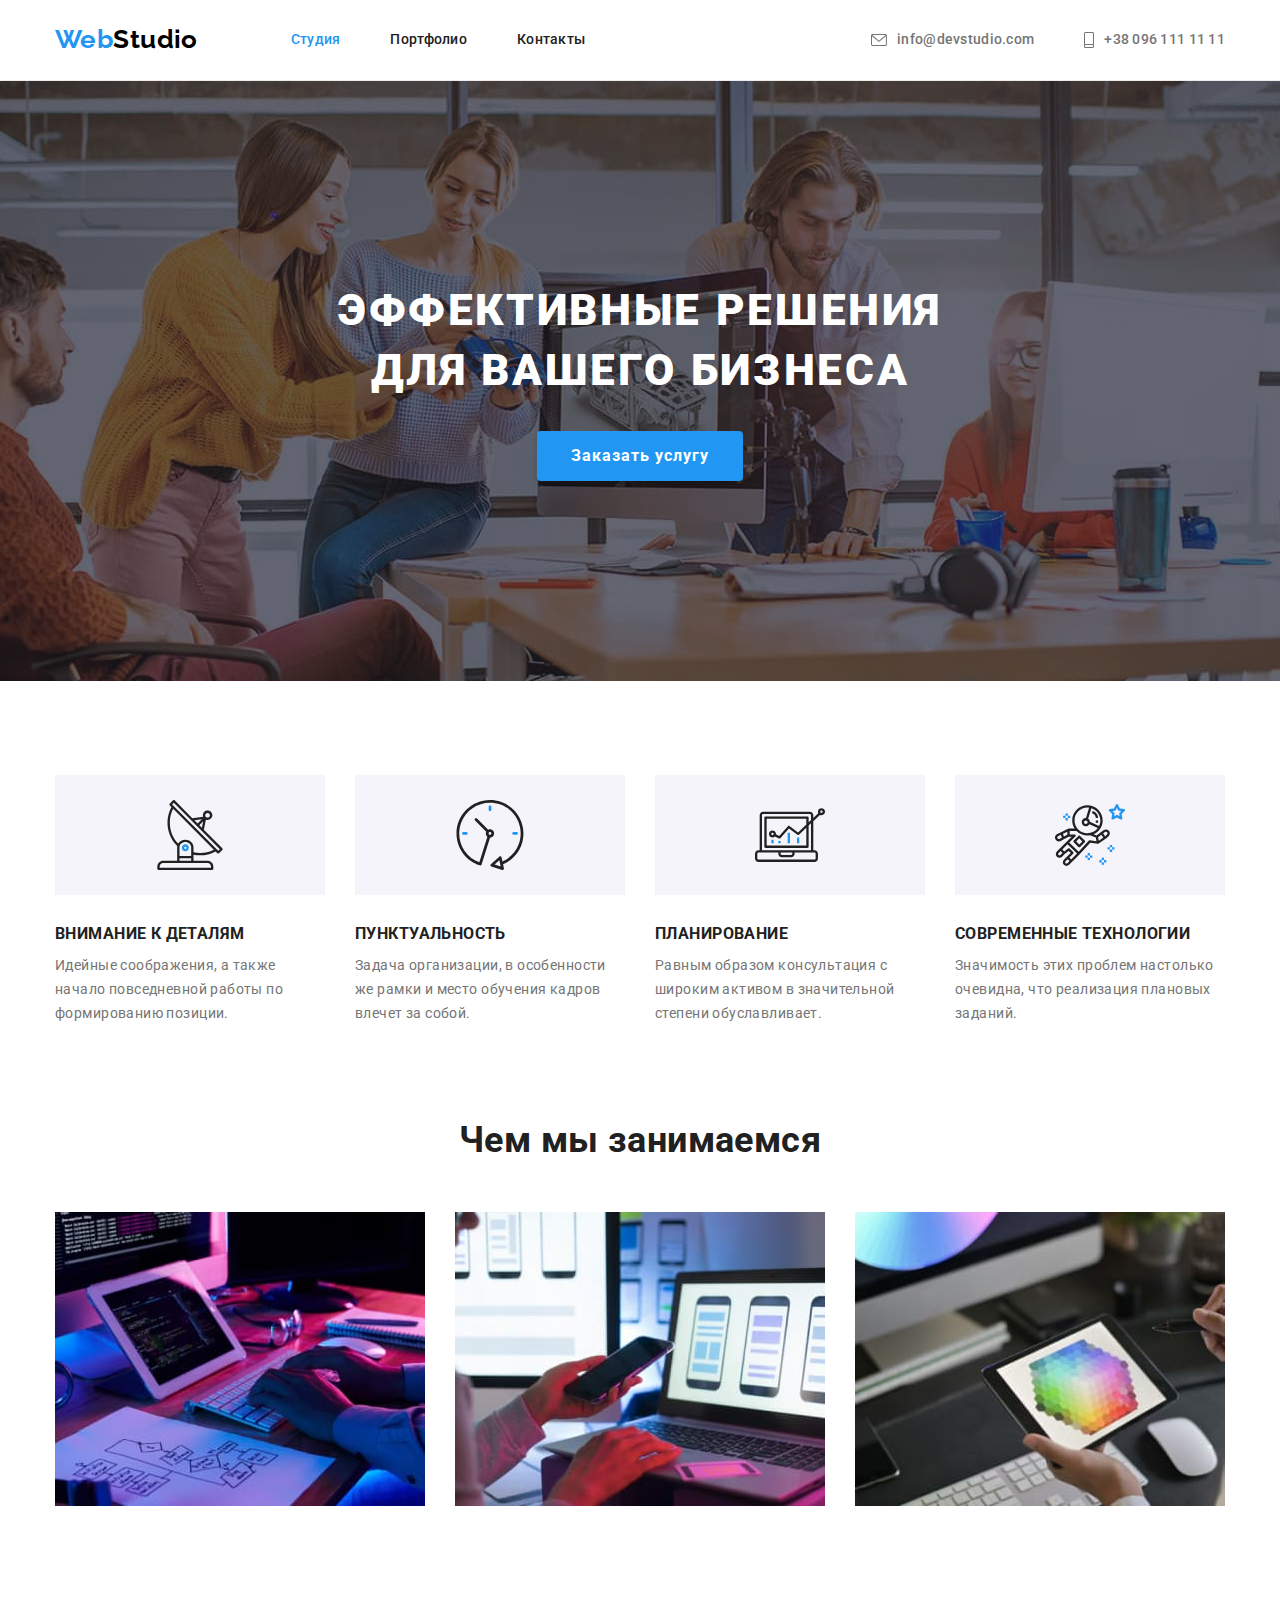
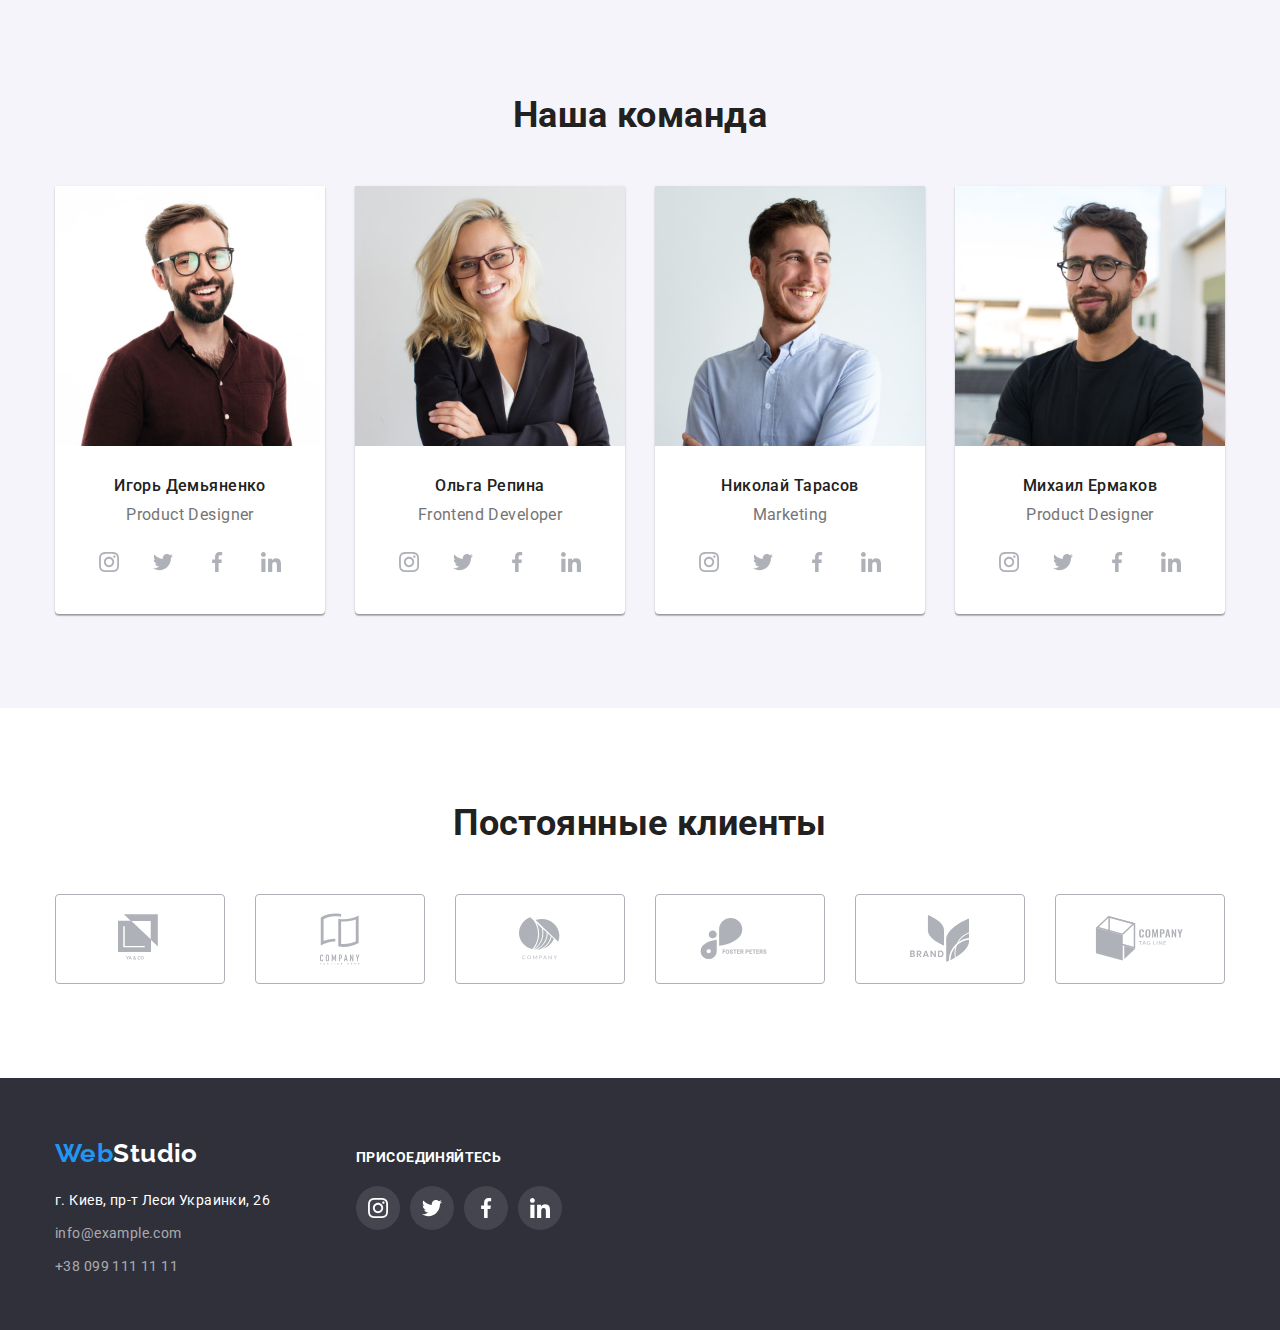
==== index.html @ 7a9667b2 "Файлы домашнего задания 4" ====
<!DOCTYPE html>
<html lang="ru">

<head>
  <meta charset="UTF-8">
  <meta name="viewport" content="width=device-width, initial-scale=1.0">
  <title>WebStudio</title>
  <link rel="icon" href="./images/webstudio-favicon-192x192.png" sizes="192x192">
  <link rel="preconnect" href="https://fonts.gstatic.com">
  <link href="https://fonts.googleapis.com/css2?family=Raleway:wght@700&family=Roboto:wght@400;500;700;900&display=swap" rel="stylesheet"> 
  <link rel="stylesheet"
    href="https://cdnjs.cloudflare.com/ajax/libs/modern-normalize/1.0.0/modern-normalize.min.css"
  />
  <link rel="stylesheet" href="./css/styles.css">
</head>

<body>

  <!-- Заголовок страницы с меню навигации -->
  <header>
    <div class="container main-nav">
      <nav class="site-nav">
        <a class="logo" href="./index.html">
          <span class="web-on-light">Web</span><span class="studio-on-light">Studio</span>
        </a>

        <ul class="site-links list">
          <li class="item"><a class="link current" href="./index.html">Студия</a></li>
          <li class="item"><a class="link" href="./portfolio.html">Портфолио</a></li>
          <li class="item"><a class="link" href="">Контакты</a></li>
        </ul>
      </nav>

      <ul class="contacts-top list">
        <li class="item">
          <a class="link" href="mailto:info@devstudio.com">
            <svg width="16" height="12">
              <use href="./images/sprite.svg#icon-envelope"></use>
            </svg>
            info@devstudio.com
          </a>
        </li>
        <li class="item">
          <a class="link" href="tel:+380961111111">
            <svg width="10" height="16">
              <use href="./images/sprite.svg#icon-phone"></use>
            </svg>
            +38 096 111 11 11
          </a>
        </li>
      </ul>
    </div>
  </header>

  <!-- Основное тело страницы -->
  <main>

    <!-- Заставка -->
    <section class="hero">
      <h1 class="hero-title">Эффективные решения <br/>для вашего бизнеса</h1>
      <a class="hero-button" href="">Заказать услугу</a>
    </section>

    <!-- Особенности и преимущества -->
    <section class="section no-padding-bottom">
      <div class="container">
        <h2 class="section-title visually-hidden">Особенности</h2>
        <ul class="features list">
          <li>
            <div>
              <svg width="70" height="70">
                <use href="./images/sprite.svg#icon-antenna"></use>
              </svg>
            </div>
            <h3>Внимание к деталям</h3>
            <p>Идейные соображения, а также начало повседневной работы по формированию позиции.</p>
          </li>
          <li>
            <div>
              <svg width="70" height="70">
                <use href="./images/sprite.svg#icon-clock"></use>
              </svg>
            </div>
            <h3>Пунктуальность</h3>
            <p>Задача организации, в особенности же рамки и место обучения кадров влечет за собой.</p>
          </li>
          <li>
            <div>
              <svg width="70" height="70">
                <use href="./images/sprite.svg#icon-diagram"></use>
              </svg>
            </div>
            <h3>Планирование</h3>
            <p>Равным образом консультация с широким активом в значительной степени обуславливает.</p>
          </li>
          <li>
            <div>
              <svg width="70" height="70">
                <use href="./images/sprite.svg#icon-astronaut"></use>
              </svg>
            </div>
            <h3>Современные технологии</h3>
            <p>Значимость этих проблем настолько очевидна, что реализация плановых заданий.</p>
          </li>
        </ul>
      </div>
    </section>

    <!-- Чем мы занимаемся -->
    <section class="our-works section">
      <div class="container">
        <h2 class="section-title">Чем мы занимаемся</h2>
        <ul class="list">
          <li><img src="./images/box-1.jpg" alt="Веб разработка" width="370"></li>
          <li><img src="./images/box-2.jpg" alt="Дизайн интерфейса" width="370"></li>
          <li><img src="./images/box-3.jpg" alt="Подбор цвета" width="370"></li>
        </ul>
      </div>
    </section>

    <!-- Наша команда -->
    <section class="team section">
      <div class="container">
        <h2 class="section-title">Наша команда</h2>
        <ul class="teammates list">
          <li>
            <img src="./images/igor_d.jpg" alt="Игорь Демьяненко" width="270">
            <h3>Игорь Демьяненко</h3>
            <p>Product Designer</p>
            <div class="socials">
              <ul class="list">
                <li>
                  <a href="">
                    <svg width="20" height="20">
                      <use href="./images/sprite.svg#icon-instagram"></use>
                    </svg>
                  </a>
                </li>
                <li>
                  <a href="">
                    <svg width="20" height="20">
                      <use href="./images/sprite.svg#icon-twitter"></use>
                    </svg>
                  </a>
                </li>
                <li>
                  <a href="">
                    <svg width="20" height="20">
                      <use href="./images/sprite.svg#icon-facebook"></use>
                    </svg>
                  </a>
                </li>
                <li>
                  <a href="">
                    <svg width="20" height="20">
                      <use href="./images/sprite.svg#icon-linkedin"></use>
                    </svg>
                  </a>
                </li>
              </ul>
            </div>
          </li>
          <li>
            <img src="./images/olga_r.jpg" alt="Ольга Репина" width="270">
            <h3>Ольга Репина</h3>
            <p>Frontend Developer</p>
            <div class="socials">
              <ul class="list">
                <li>
                  <a href="">
                    <svg width="20" height="20">
                      <use href="./images/sprite.svg#icon-instagram"></use>
                    </svg>
                  </a>
                </li>
                <li>
                  <a href="">
                    <svg width="20" height="20">
                      <use href="./images/sprite.svg#icon-twitter"></use>
                    </svg>
                  </a>
                </li>
                <li>
                  <a href="">
                    <svg width="20" height="20">
                      <use href="./images/sprite.svg#icon-facebook"></use>
                    </svg>
                  </a>
                </li>
                <li>
                  <a href="">
                    <svg width="20" height="20">
                      <use href="./images/sprite.svg#icon-linkedin"></use>
                    </svg>
                  </a>
                </li>
              </ul>
            </div>
          </li>
          <li>
            <img src="./images/nikolay_t.jpg" alt="Николай Тарасов" width="270">
            <h3>Николай Тарасов</h3>
            <p>Marketing</p>
            <div class="socials">
              <ul class="list">
                <li>
                  <a href="">
                    <svg width="20" height="20">
                      <use href="./images/sprite.svg#icon-instagram"></use>
                    </svg>
                  </a>
                </li>
                <li>
                  <a href="">
                    <svg width="20" height="20">
                      <use href="./images/sprite.svg#icon-twitter"></use>
                    </svg>
                  </a>
                </li>
                <li>
                  <a href="">
                    <svg width="20" height="20">
                      <use href="./images/sprite.svg#icon-facebook"></use>
                    </svg>
                  </a>
                </li>
                <li>
                  <a href="">
                    <svg width="20" height="20">
                      <use href="./images/sprite.svg#icon-linkedin"></use>
                    </svg>
                  </a>
                </li>
              </ul>
            </div>
          </li>
          <li>
            <img src="./images/mihail_e.jpg" alt="Михаил Ермаков" width="270">
            <h3>Михаил Ермаков</h3>
            <p>Product Designer</p>
            <div class="socials">
              <ul class="list">
                <li>
                  <a href="">
                    <svg width="20" height="20">
                      <use href="./images/sprite.svg#icon-instagram"></use>
                    </svg>
                  </a>
                </li>
                <li>
                  <a href="">
                    <svg width="20" height="20">
                      <use href="./images/sprite.svg#icon-twitter"></use>
                    </svg>
                  </a>
                </li>
                <li>
                  <a href="">
                    <svg width="20" height="20">
                      <use href="./images/sprite.svg#icon-facebook"></use>
                    </svg>
                  </a>
                </li>
                <li>
                  <a href="">
                    <svg width="20" height="20">
                      <use href="./images/sprite.svg#icon-linkedin"></use>
                    </svg>
                  </a>
                </li>
              </ul>
            </div>
          </li>
        </ul>
      </div>
    </section>

    <!-- Постоянные клиенты -->
    <section class="clients section">
      <div class="container">
        <h2 class="section-title">Постоянные клиенты</h2>
        <ul class="list">
          <li>
            <a href="#">
              <svg width="44" height="49">
                <use href="./images/sprite.svg#icon-logo_1"></use>
              </svg>
            </a>
          </li>
          <li>
            <a href="#">
              <svg width="40" height="52">
                <use href="./images/sprite.svg#icon-logo_2"></use>
              </svg>
            </a>
          </li>
          <li>
            <a href="#">
              <svg width="41" height="43">
                <use href="./images/sprite.svg#icon-logo_3"></use>
              </svg>
            </a>
          </li>
          <li>
            <a href="#">
              <svg width="80" height="42">
                <use href="./images/sprite.svg#icon-logo_4"></use>
              </svg>
            </a>
          </li>
          <li>
            <a href="#">
              <svg width="59" height="47">
                <use href="./images/sprite.svg#icon-logo_5"></use>
              </svg>
            </a>
          </li>
          <li>
            <a href="#">
              <svg width="89" height="45">
                <use href="./images/sprite.svg#icon-logo_6"></use>
              </svg>
            </a>
          </li>
        </ul>
      </div>
    </section>

  </main>

  <!-- Подвал -->
  <footer class="footer">
    <div class="container">
      <div class="info">
        <a class="logo" href="./index.html">
          <span class="web-on-dark">Web</span><span class="studio-on-dark">Studio</span>
        </a>
        <address>г. Киев, пр-т Леси Украинки, 26</address>
        <ul class="contacts-bottom list">
          <li><a href="mailto:info@example.com">info@example.com</a></li>
          <li><a href="tel:+380991111111">+38 099 111 11 11</a></li>
        </ul>
      </div>
      <div class="socials">
        <p>Присоединяйтесь</p>
        <ul class="list">
          <li>
            <a href="">
              <svg width="20" height="20">
                <use href="./images/sprite.svg#icon-instagram"></use>
              </svg>
            </a>
          </li>
          <li>
            <a href="">
              <svg width="20" height="20">
                <use href="./images/sprite.svg#icon-twitter"></use>
              </svg>
            </a>
          </li>
          <li>
            <a href="">
              <svg width="20" height="20">
                <use href="./images/sprite.svg#icon-facebook"></use>
              </svg>
            </a>
          </li>
          <li>
            <a href="">
              <svg width="20" height="20">
                <use href="./images/sprite.svg#icon-linkedin"></use>
              </svg>
            </a>
          </li>
        </ul>
      </div>
    </div>
  </footer>

</body>

</html>
---- css/styles.css ----
/* Объявление цветов через CSS переменные */
:root {
  --primary-text-color: #212121;
  --secondary-text-color: #757575;
  --bottom-contacts-text-color: rgba(255, 255, 255, 0.6);
  --accent-color: #2196F3;
  --accent-color-trasparent: #2196F399;
  --hero-background-color: #C4C4C4;
  --hero-overlay-color: rgba(47, 48, 58, 0.4);
  --portfolio-stroke-color: #EEEEEE;
  --clients-and-socials-color: #AFB1B8;
  --main-light-color: #FFFFFF;
  --main-light-color-transparent: rgba(255, 255, 255, 0.1);
  --main-light-gray-color: #F5F4FA;
  --main-dark-gray-color: #2F303A;
  --main-black-color: #000000;
  --main-nav-stroke-color: #ECECEC;
}

/* Общая стилизация */
body {
  color: var(--primary-text-color);
  background-color: var(--main-light-color);
  font-family: 'Roboto', sans-serif;
  font-weight: 400;
  font-size: 14px;
  line-height: 1.71;
  letter-spacing: 0.03em;
  /* fill: var(--secondary-text-color); */
}

a {
  text-decoration: none;
}

img, svg, a {
  display: block;
}

h1, h2, h3, p {
  padding: 0px;
  margin: 0px;
}

.container {
  width: 1200px;

  margin-left: auto;
  margin-right: auto;
  padding-left: 15px;
  padding-right: 15px;

  /* Фон для тестирования размеров контейнера */
  /* background-color: wheat; */
}

.section {
  padding-top: 94px;
  padding-bottom: 94px;
}

.section.no-padding-bottom {
  padding-bottom: 0px;
}

/* Прячем заголовки */
.visually-hidden {
  position: absolute;
  width: 1px;
  height: 1px;
  margin: -1px;
  border: 0;
  padding: 0;
  clip: rect(0 0 0 0);
  overflow: hidden;
}

/* Логотип */
.logo {
  display: block;
  font-family: 'Raleway', sans-serif;
  font-weight: 700;
  font-size: 26px;
  line-height: 1.19;
}

/* Логотип на светлом фоне */
.logo .web-on-light {
  color: var(--accent-color);
}
.logo:hover .web-on-light,
.logo:focus .web-on-light {
  color: var(--main-black-color);
}
.logo .studio-on-light {
  color: var(--main-black-color);
}
.logo:hover .studio-on-light,
.logo:focus .studio-on-light {
  color: var(--accent-color);
}


/* Логотип на тёмном фоне */
.logo .web-on-dark {
  color: var(--accent-color);
}
.logo:hover .web-on-dark,
.logo:focus .web-on-dark {
  color: var(--main-light-color);
}
.logo .studio-on-dark {
  color: var(--main-light-color);
}
.logo:hover .studio-on-dark,
.logo:focus .studio-on-dark {
  color: var(--accent-color);
}

/* Список без буллетов */
.list {
  padding: 0px;
  margin: 0px;
  list-style: none;
}

/* Заголовок страницы с меню навигации */
header {
  border-bottom: 1px solid var(--main-nav-stroke-color);
}

.main-nav {
  display: flex;
  justify-content: space-around;
  align-items: center;
}

.site-nav {
  display: flex;
  margin-right: auto;
}

.site-nav .logo {
  margin-right: 93px;
  padding-top: 24px;
  padding-bottom: 25px;
}

.site-links {
  display: flex;
}

.site-links .link {
  display: block;

  padding-top: 32px;
  padding-bottom: 32px;

  color: var(--primary-text-color);
  
  font-weight: 500;
  line-height: 1.14;
  letter-spacing: 0.02em;
}

.site-links .item:not(:last-child) {
  margin-right: 50px;
}

.contacts-top svg {
  margin-right: 10px;

  fill: currentColor;
}

.site-links .link:hover,
.site-links .link:focus,
.site-links .link.current,
.contacts-top a:hover,
.contacts-top a:focus {
  color: var(--accent-color);
}

.site-links .link.current:hover,
.site-links .link.current:focus {
	color: var(--primary-text-color);
}

.contacts-top {
  display: flex;
}

.contacts-top .link {
  display: flex;
  align-items: center;

  padding-top: 32px;
  padding-bottom: 32px;

  color: var(--secondary-text-color);

  font-weight: 500;
  line-height: 1.14;
  letter-spacing: 0.02em;
}

.contacts-top .item:not(:last-child) {
  margin-right: 50px;
}

/* Заставка */
.hero {
  max-width: 1600px;
  height: 600px;
  margin-left: auto;
  margin-right: auto;
  padding-top: 200px;

  background-color: var(--hero-background-color);
  background-image: linear-gradient(var(--hero-overlay-color), var(--hero-overlay-color)),
    url("../images/hero_img.jpg");
  background-repeat: no-repeat;
  background-position: center;
  background-size: cover;

  text-align: center;
}

.hero-title {
  color: var(--main-light-color);

  margin-top: 0px;
  margin-bottom: 30px;

  font-weight: 900;
  font-size: 44px;
  line-height: 1.36;
  letter-spacing: 0.06em;
  text-transform: uppercase;
}

.hero-button {
  display: inline-block;

  min-width: 200px;
  border-radius: 4px;
  padding: 10px 34px;

  color: var(--main-light-color);
  background-color: var(--accent-color);
  box-shadow: 0px 4px 4px rgba(0, 0, 0, 0.15);

  text-align: center;
  font-weight: 700;
  font-size: 16px;
  line-height: 1.87;
  text-align: center;
  letter-spacing: 0.06em;
}

.hero-button:hover,
.hero-button:focus {
  color: var(--main-black-color);
  background-color: var(--main-light-gray-color);
}

/* Заголовки секций */
.section-title {
  margin-top: 0px;
  margin-bottom: 50px;

  font-weight: 700;
  font-size: 36px;
  line-height: 1.17;
  text-align: center;
}

/* Особенности и преимущества */
.features p {
  color: var(--secondary-text-color);

  margin-top: 0px;
}

.features.list {
  display: flex;
}

.features.list li {
  width: calc((100% - 90px) / 4);
}

.features.list li:not(:last-child) {
  margin-right: 30px;
}

.features.list h3 {
  margin-top: 0px;
  margin-bottom: 10px;

  font-weight: 700;
  line-height: 1.14;
  text-transform: uppercase;
}

.features.list div {
  display: flex;
  justify-content: center;
  align-items: center;

  height: 120px;
  margin-bottom: 30px;

  background-color: var(--main-light-gray-color);
}

/* Чем мы занимаемся */
.our-works .list {
  display: flex;
}

.our-works .list li:not(:last-child) {
  margin-right: 30px;
}

/* Наша команда */
.team {
  background: var(--main-light-gray-color);
}

.teammates.list {
  display: flex;
}

.teammates.list > li {
  border-radius: 0px 0px 4px 4px;

  background-color: var(--main-light-color);
  box-shadow: 0px 1px 3px rgba(0, 0, 0, 0.12), 
    0px 1px 1px rgba(0, 0, 0, 0.14), 
    0px 2px 1px rgba(0, 0, 0, 0.2);
}

.teammates.list > li:not(:last-child) {
  margin-right: 30px;
}

.teammates.list h3 {
  margin-top: 30px;
  margin-bottom: 10px;

  font-weight: 500;
  font-size: 16px;
  line-height: 1.19;
  text-align: center;
}

.teammates.list p {
  color: var(--secondary-text-color);

  margin-top: 0px;
  margin-bottom: 16px;

  font-size: 16px;
  line-height: 1.19;
  text-align: center;
}

.team .socials {
  display: flex;
  justify-content: center;

  margin-bottom: 30px;
}

.team .socials .list {
  display: flex;
}

.team .socials li:not(:last-child) {
  margin-right: 10px;
}

.team .socials a {
  display: flex;
  justify-content: center;
  align-items: center;

  width: 44px;
  height: 44px;
  border-radius: 50%;

  fill: var(--clients-and-socials-color);
  background-color: var(--main-light-color);
}

.team .socials a:hover, 
.team .socials a:focus {
  fill: var(--main-light-color);
  background-color: var(--accent-color);
}

/* .footer .socials p {
  margin-bottom: 20px;

  color: var(--main-light-color);

  font-weight: 700;
  font-size: 14px;
  line-height: 1.14;
  letter-spacing: 0.03em;
  text-transform: uppercase;
} */

/* Постоянные клиенты */

.clients .list {
  display: flex;
}

.clients .list li:not(:last-child) {
  margin-right: 30px;
}

.clients .list li {
  display: flex;

  width: calc((100% - 150px) / 6);
}

.clients .list a {
  display: flex;
  justify-content: center;
  align-items: center;

  width: 100%;
  height: 90px;

  fill: var(--clients-and-socials-color);
  border: 1px solid var(--clients-and-socials-color);
  border-radius: 4px;
}

.clients .list a:hover,
.clients .list a:focus {
  fill: var(--accent-color);
  border: 1px solid var(--accent-color);
}

/* Подвал */
.footer {
  background-color: var(--main-dark-gray-color);
}

.footer .container {
  display: flex;
  align-items: baseline;
  height: 252px;
}

.footer .info {
  margin-right: 86px;
}

.footer .logo {
  margin-top: 40px;
  padding-top: 20px;
  padding-bottom: 20px;
}

.footer address{
  color: var(--main-light-color);
  font-style: normal;
}

.contacts-bottom li {
  margin-top: 9px;
}

.contacts-bottom a {
  color: var(--bottom-contacts-text-color);
}

.contacts-bottom a:hover,
.contacts-bottom a:focus {
  color: var(--accent-color-trasparent);
}

.footer .socials .list {
  display: flex;
}

.footer .socials li:not(:last-child) {
  margin-right: 10px;
}

.footer .socials a {
  display: flex;
  justify-content: center;
  align-items: center;

  width: 44px;
  height: 44px;
  border-radius: 50%;

  fill: var(--main-light-color);
  background-color: var(--main-light-color-transparent);
}

.footer .socials a:hover, 
.footer .socials a:focus {
  background-color: var(--accent-color);
}

.footer .socials p {
  margin-bottom: 20px;

  color: var(--main-light-color);

  font-weight: 700;
  font-size: 14px;
  line-height: 1.14;
  letter-spacing: 0.03em;
  text-transform: uppercase;
}

/* Портфолио */
.portfolio h1 {
  color: var(--main-black-color);
  font-weight: 900;
  font-size: 44px;
  line-height: 1.36;
  text-align: center;
  letter-spacing: 0.06em;
  text-transform: uppercase;
}

/* Селектор контента */
.content-selector {
  display: flex;
  justify-content: center;
  margin-bottom: 50px;
}

.content-selector li {
  margin-right: 8px;
}

.content-selector li:last-child {
  margin-right: 0px;
}

.content-selector button {
  display: block;
  height: 38px;
  border: 0px;
  border-radius: 4px;
  font-weight: 500;
  font-size: 16px;
  line-height: 1.625;
  text-align: center;
  letter-spacing: 0.03em;

  color: var(--primary-text-color);
  background-color: var(--main-light-gray-color);

  padding: 0px 22px;
}

.content-selector button:hover,
.content-selector button:focus {
  color: var(--main-light-color);
  background-color: var(--accent-color);

  box-shadow: 0px 3px 1px rgba(0, 0, 0, 0.1), 
    0px 1px 2px rgba(0, 0, 0, 0.08), 
    0px 2px 2px rgba(0, 0, 0, 0.12);
}

/* Выполненные проекты */
.projects.list {
  display: flex;
  flex-wrap: wrap;
}

.projects.list .project {
  width: calc((100% - 60px) / 3);
  margin-right: 30px;
  margin-bottom: 30px;

  background-color: var(--main-light-color);
}

.projects.list .project a:hover,
.projects.list .project a:focus {
  box-shadow: 0px 1px 1px rgba(0, 0, 0, 0.12), 
    0px 4px 4px rgba(0, 0, 0, 0.06), 
    1px 4px 6px rgba(0, 0, 0, 0.16);
}

.projects.list .project:nth-child(3n) {
  margin-right: 0px;
}

.projects.list .project:nth-last-child(-n + 3) {
  margin-bottom: 0px;
}

.projects.list .project-content {
  border-right: 1px solid var(--portfolio-stroke-color);
  border-bottom: 1px solid var(--portfolio-stroke-color);
  border-left: 1px solid var(--portfolio-stroke-color);
  padding: 20px 24px;
}

.project-content h2 {
  color: var(--primary-text-color);
  font-weight: 700;
  font-size: 18px;
  line-height: 2;
  letter-spacing: 0.06em;
  margin-bottom: 4px;
}

.project-content p {
  color: var(--secondary-text-color);
  font-size: 16px;
  line-height: 2;
}
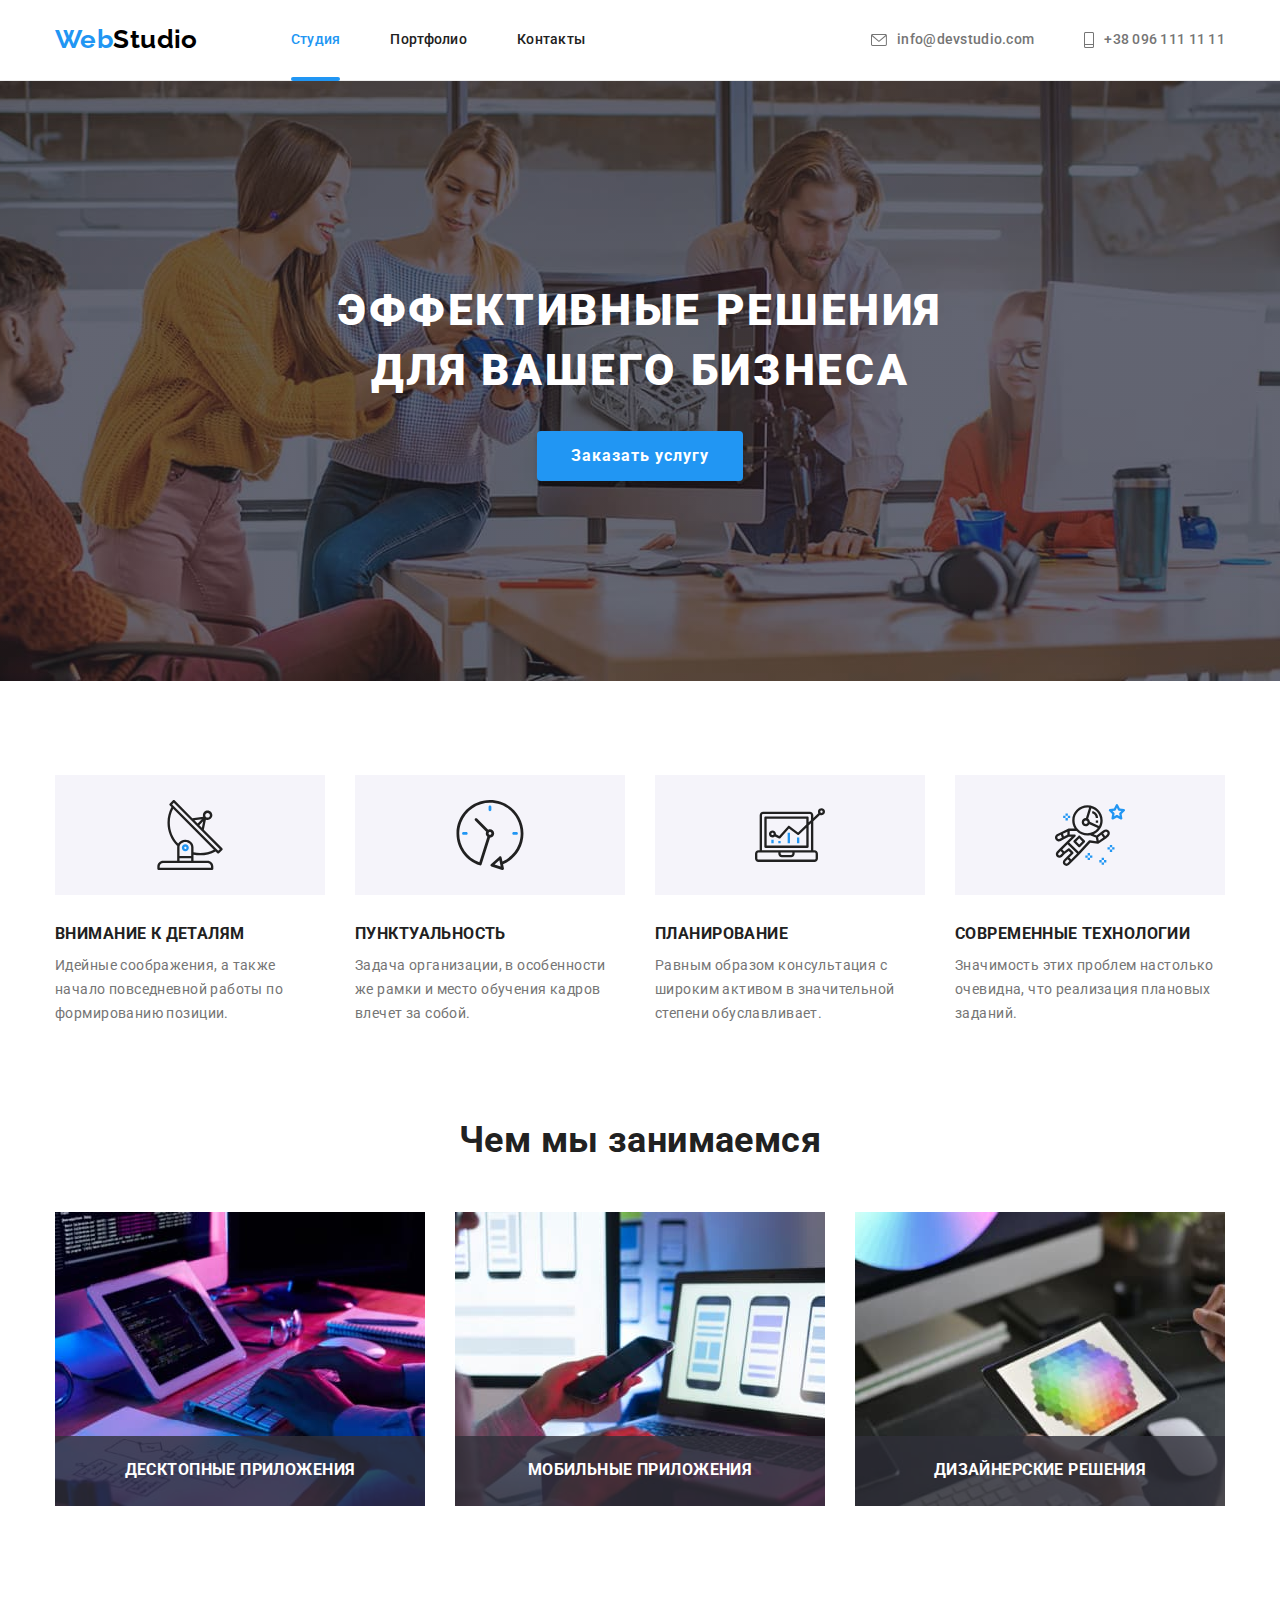
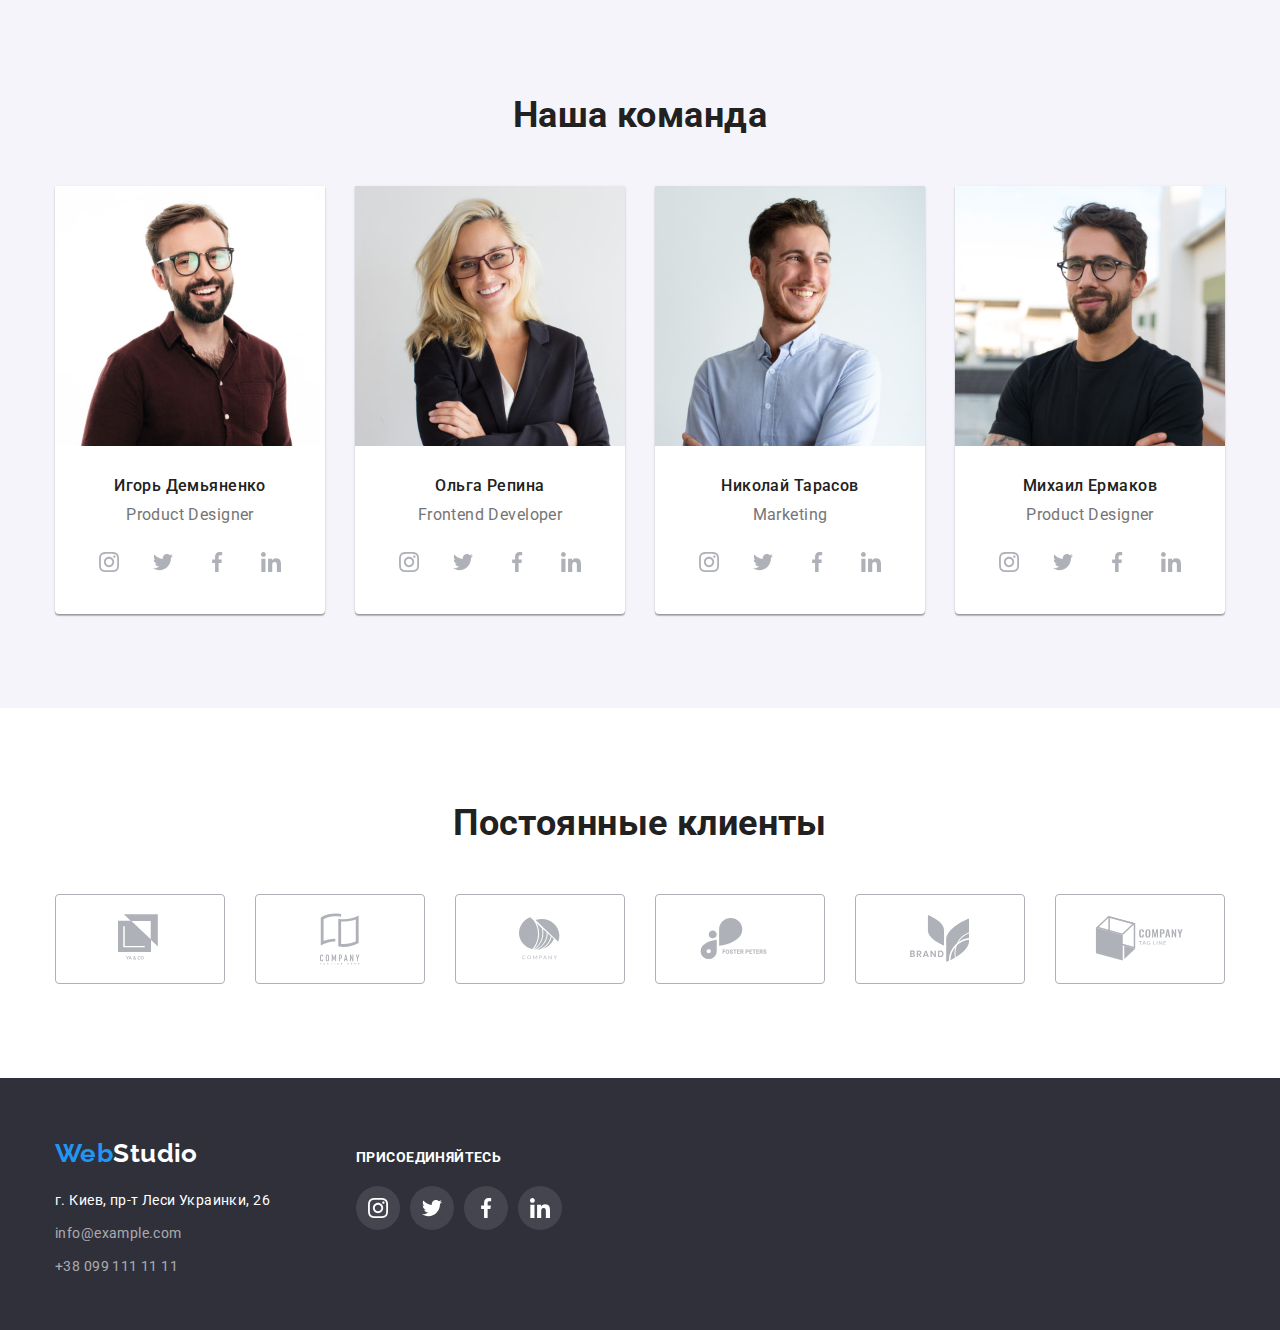
==== commit f1e5546a: "Добавлен текст поверх картинок в Чем мы занимаемся" ====
--- a/index.html
+++ b/index.html
@@ -111,9 +111,24 @@
       <div class="container">
         <h2 class="section-title">Чем мы занимаемся</h2>
         <ul class="list">
-          <li><img src="./images/box-1.jpg" alt="Веб разработка" width="370"></li>
-          <li><img src="./images/box-2.jpg" alt="Дизайн интерфейса" width="370"></li>
-          <li><img src="./images/box-3.jpg" alt="Подбор цвета" width="370"></li>
+          <li>
+            <div class="overlay">
+              <h3>Десктопные приложения</h3>
+            </div>
+            <img src="./images/box-1.jpg" alt="Программирование" width="370">
+          </li>
+          <li>
+            <div class="overlay">
+              <h3>Мобильные приложения</h3>
+            </div>
+            <img src="./images/box-2.jpg" alt="Дизайн интерфейса" width="370">
+          </li>
+          <li>
+            <div class="overlay">
+              <h3>Дизайнерские решения</h3>
+            </div>
+            <img src="./images/box-3.jpg" alt="Подбор цвета" width="370">
+          </li>
         </ul>
       </div>
     </section>
--- a/css/styles.css
+++ b/css/styles.css
@@ -7,6 +7,7 @@
   --accent-color-trasparent: #2196F399;
   --hero-background-color: #C4C4C4;
   --hero-overlay-color: rgba(47, 48, 58, 0.4);
+  --our-works-overlay-color: rgba(47, 48, 58, 0.8);
   --portfolio-stroke-color: #EEEEEE;
   --clients-and-socials-color: #AFB1B8;
   --main-light-color: #FFFFFF;
@@ -15,6 +16,8 @@
   --main-dark-gray-color: #2F303A;
   --main-black-color: #000000;
   --main-nav-stroke-color: #ECECEC;
+  --timing: 250ms;
+  --timing-function: cubic-bezier(0.4, 0, 0.2, 1);
 }
 
 /* Общая стилизация */
@@ -26,7 +29,6 @@
   font-size: 14px;
   line-height: 1.71;
   letter-spacing: 0.03em;
-  /* fill: var(--secondary-text-color); */
 }
 
 a {
@@ -87,6 +89,8 @@
 /* Логотип на светлом фоне */
 .logo .web-on-light {
   color: var(--accent-color);
+
+  transition: color var(--timing) var(--timing-function);
 }
 .logo:hover .web-on-light,
 .logo:focus .web-on-light {
@@ -94,6 +98,8 @@
 }
 .logo .studio-on-light {
   color: var(--main-black-color);
+
+  transition: color var(--timing) var(--timing-function);
 }
 .logo:hover .studio-on-light,
 .logo:focus .studio-on-light {
@@ -104,6 +110,8 @@
 /* Логотип на тёмном фоне */
 .logo .web-on-dark {
   color: var(--accent-color);
+
+  transition: color var(--timing) var(--timing-function);
 }
 .logo:hover .web-on-dark,
 .logo:focus .web-on-dark {
@@ -115,6 +123,8 @@
 .logo:hover .studio-on-dark,
 .logo:focus .studio-on-dark {
   color: var(--accent-color);
+
+  transition: color var(--timing) var(--timing-function);
 }
 
 /* Список без буллетов */
@@ -152,38 +162,54 @@
 
 .site-links .link {
   display: block;
+  position: relative;
 
   padding-top: 32px;
   padding-bottom: 32px;
 
   color: var(--primary-text-color);
-  
+
   font-weight: 500;
   line-height: 1.14;
   letter-spacing: 0.02em;
+
+  transition: color var(--timing) var(--timing-function);
 }
 
 .site-links .item:not(:last-child) {
   margin-right: 50px;
-}
-
-.contacts-top svg {
-  margin-right: 10px;
-
-  fill: currentColor;
 }
 
 .site-links .link:hover,
 .site-links .link:focus,
 .site-links .link.current,
-.contacts-top a:hover,
-.contacts-top a:focus {
+.contacts-top .link:hover,
+.contacts-top .link:focus {
   color: var(--accent-color);
 }
 
 .site-links .link.current:hover,
 .site-links .link.current:focus {
-	color: var(--primary-text-color);
+  color: var(--primary-text-color);
+}
+
+.site-links .link.current::after {
+  content: "";
+  display: block;
+  position: absolute;
+
+  bottom: -1px;
+  width: 100%;
+  height: 4px;
+  border-radius: 2px;
+
+  background-color: var(--accent-color);
+
+  transition: background-color var(--timing) var(--timing-function);
+}
+
+.site-links .link.current:hover::after {
+  background-color: var(--primary-text-color);
 }
 
 .contacts-top {
@@ -202,10 +228,18 @@
   font-weight: 500;
   line-height: 1.14;
   letter-spacing: 0.02em;
+
+  transition: color var(--timing) var(--timing-function);
 }
 
 .contacts-top .item:not(:last-child) {
   margin-right: 50px;
+}
+
+.contacts-top svg {
+  margin-right: 10px;
+
+  fill: currentColor;
 }
 
 /* Заставка */
@@ -256,6 +290,9 @@
   line-height: 1.87;
   text-align: center;
   letter-spacing: 0.06em;
+
+  transition: color var(--timing) var(--timing-function),
+    background-color var(--timing) var(--timing-function);
 }
 
 .hero-button:hover,
@@ -319,6 +356,31 @@
   display: flex;
 }
 
+.our-works .list li {
+  position: relative;
+}
+
+.our-works .list .overlay {
+  position: absolute;
+  display: flex;
+  justify-content: center;
+  align-items: center;
+
+  bottom: 0px;
+  width: 100%;
+  height: 70px;
+
+  background-color: var(--our-works-overlay-color);
+}
+
+.our-works .list h3 {
+  font-weight: 700;
+  line-height: 1.14;
+  text-transform: uppercase;
+
+  color: var(--main-light-color);
+}
+
 .our-works .list li:not(:last-child) {
   margin-right: 30px;
 }
@@ -392,6 +454,9 @@
 
   fill: var(--clients-and-socials-color);
   background-color: var(--main-light-color);
+
+  transition: fill var(--timing) var(--timing-function),
+    background-color var(--timing) var(--timing-function);
 }
 
 .team .socials a:hover, 
@@ -400,18 +465,6 @@
   background-color: var(--accent-color);
 }
 
-/* .footer .socials p {
-  margin-bottom: 20px;
-
-  color: var(--main-light-color);
-
-  font-weight: 700;
-  font-size: 14px;
-  line-height: 1.14;
-  letter-spacing: 0.03em;
-  text-transform: uppercase;
-} */
-
 /* Постоянные клиенты */
 
 .clients .list {
@@ -439,6 +492,9 @@
   fill: var(--clients-and-socials-color);
   border: 1px solid var(--clients-and-socials-color);
   border-radius: 4px;
+
+  transition: fill var(--timing) var(--timing-function),
+    border var(--timing) var(--timing-function);
 }
 
 .clients .list a:hover,
@@ -479,6 +535,8 @@
 
 .contacts-bottom a {
   color: var(--bottom-contacts-text-color);
+
+  transition: color var(--timing) var(--timing-function);
 }
 
 .contacts-bottom a:hover,
@@ -505,6 +563,8 @@
 
   fill: var(--main-light-color);
   background-color: var(--main-light-color-transparent);
+
+  transition: background-color var(--timing) var(--timing-function);
 }
 
 .footer .socials a:hover, 
@@ -561,10 +621,15 @@
   text-align: center;
   letter-spacing: 0.03em;
 
+  padding: 0px 22px;
+
   color: var(--primary-text-color);
   background-color: var(--main-light-gray-color);
-
-  padding: 0px 22px;
+  cursor: pointer;
+
+  transition: color var(--timing) var(--timing-function),
+    background-color var(--timing) var(--timing-function),
+    box-shadow var(--timing) var(--timing-function);
 }
 
 .content-selector button:hover,
@@ -589,6 +654,10 @@
   margin-bottom: 30px;
 
   background-color: var(--main-light-color);
+}
+
+.projects.list .project a {
+  transition: box-shadow var(--timing) var(--timing-function);
 }
 
 .projects.list .project a:hover,
